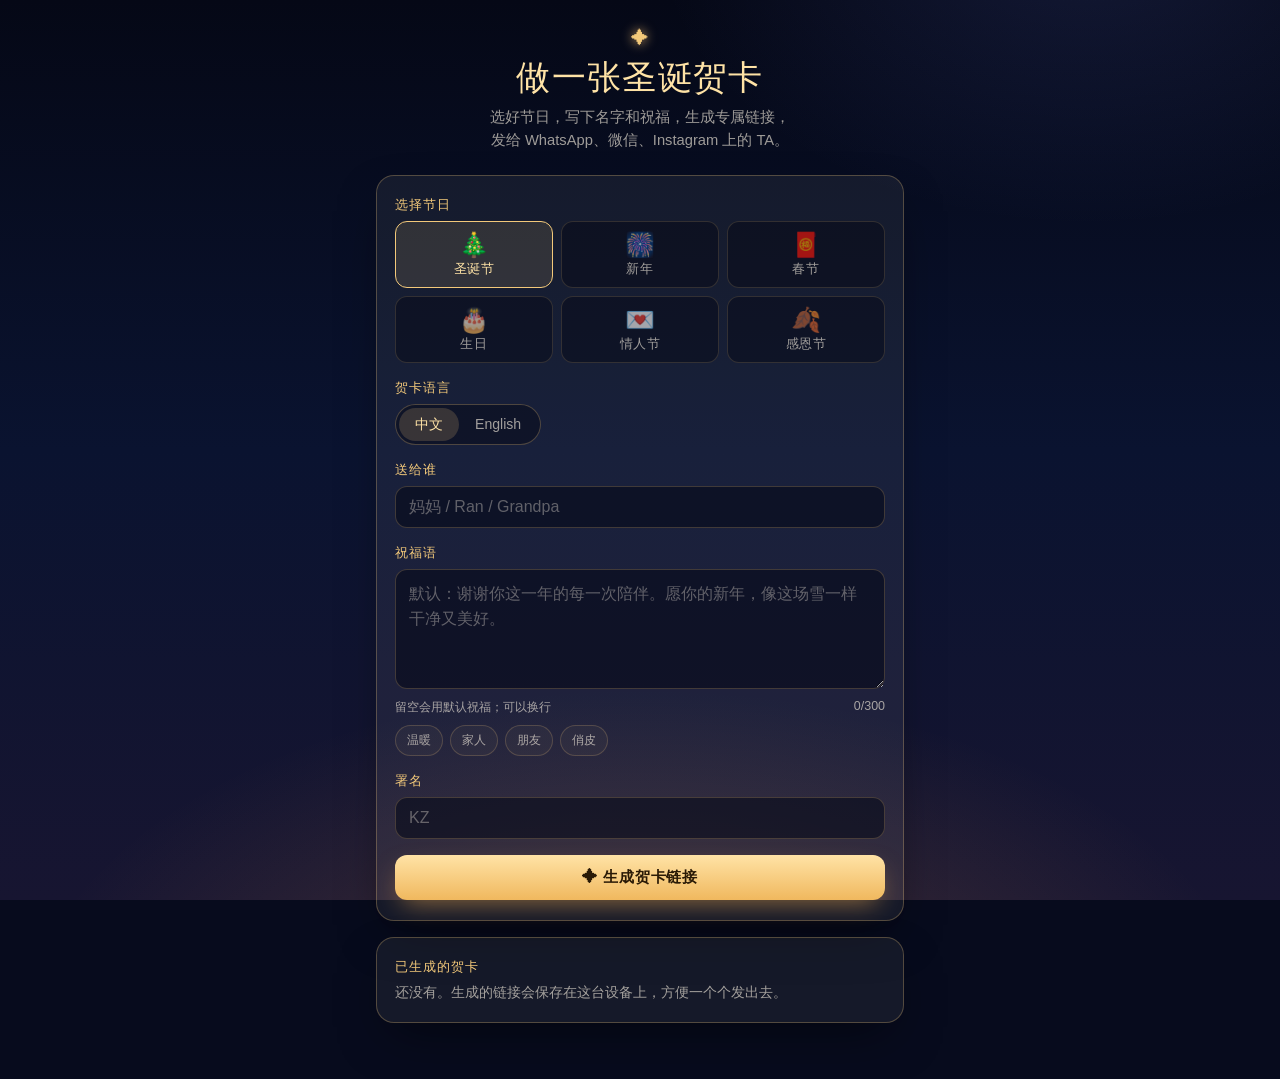
==== cards/index.html @ 2ce870c7 "Cards: multi-holiday themes on a shared card engine - cards/engine.js + card.css: envelope, falling " ====
<!DOCTYPE html>
<html lang="zh-CN">
<head>
<meta charset="UTF-8">
<meta name="viewport" content="width=device-width, initial-scale=1, viewport-fit=cover">
<meta name="theme-color" content="#070b1d">
<title>贺卡生成器 · Card Maker</title>
<meta name="description" content="选一个节日，写下名字和祝福，生成一张会动的贺卡链接，发到 WhatsApp、微信、Instagram。">
<meta property="og:type" content="website">
<meta property="og:title" content="✦ Make a little animated card">
<meta property="og:description" content="Christmas, New Year, Lunar New Year, Birthday, Valentine’s Day, Thanksgiving">
<meta property="og:image" content="https://katherinecheung.github.io/KatherineZhang.github.io/cards/christmas/og.jpg">
<style>
  :root{
    --gold:#f3c97a; --gold-soft:#ffe3a6; --cream:#fbf3e4; --muted:rgba(251,243,228,.62);
    --night:#070b1d; --panel:rgba(255,246,230,.06); --line:rgba(243,201,122,.28);
    --serif:'Iowan Old Style','Palatino Linotype',Palatino,Georgia,'Songti SC','STSong','Noto Serif SC',serif;
    --sans:-apple-system,BlinkMacSystemFont,'Segoe UI','PingFang SC','Hiragino Sans GB','Microsoft YaHei',sans-serif;
  }
  *,*::before,*::after{box-sizing:border-box}
  html,body{margin:0}
  body{
    min-height:100vh;min-height:100dvh;color:var(--cream);font-family:var(--sans);
    background-color:var(--night);
    background-image:
      radial-gradient(1000px 560px at 50% 115%, rgba(255,166,84,.20), transparent 62%),
      radial-gradient(700px 480px at 85% -8%, rgba(110,132,255,.14), transparent 62%),
      linear-gradient(180deg,#050816 0%,#0a1330 50%,#171531 100%);
    background-attachment:fixed;
    -webkit-font-smoothing:antialiased;
  }
  main{max-width:560px;margin:0 auto;padding:max(28px,env(safe-area-inset-top)) 16px max(40px,env(safe-area-inset-bottom))}
  header{text-align:center;margin-bottom:22px}
  header .star{color:var(--gold);font-size:1.1rem;text-shadow:0 0 12px rgba(255,200,120,.8)}
  h1{margin:.2em 0 .15em;font-family:var(--serif);font-weight:500;font-size:clamp(1.6rem,6vw,2.1rem);color:var(--gold-soft);letter-spacing:.04em}
  header p{margin:0;color:var(--muted);font-size:.92rem;line-height:1.6}

  .panel{
    background:var(--panel);border:1px solid var(--line);border-radius:18px;
    padding:20px 18px;margin-bottom:16px;
    box-shadow:0 20px 50px -16px rgba(0,0,0,.55);
  }
  label,.label{display:block;font-size:.82rem;letter-spacing:.08em;color:var(--gold);margin:0 0 7px}
  .field{margin-bottom:16px}
  .field:last-child{margin-bottom:0}
  .hint{font-size:.78rem;color:var(--muted);margin-top:6px;display:flex;justify-content:space-between;gap:10px}
  input[type=text],textarea{
    width:100%;font:inherit;font-size:16px;color:var(--cream);
    background:rgba(5,8,22,.55);border:1px solid rgba(243,201,122,.22);border-radius:12px;
    padding:11px 13px;outline:none;transition:border-color .2s, box-shadow .2s;
  }
  textarea{min-height:120px;resize:vertical;line-height:1.6}
  input[type=text]:focus,textarea:focus{border-color:rgba(243,201,122,.65);box-shadow:0 0 0 3px rgba(243,201,122,.12)}
  ::placeholder{color:rgba(251,243,228,.35)}

  .themes{display:grid;grid-template-columns:repeat(3,1fr);gap:8px}
  .theme{
    appearance:none;font:inherit;cursor:pointer;text-align:center;
    display:flex;flex-direction:column;align-items:center;gap:4px;
    padding:11px 4px 9px;border-radius:12px;
    color:var(--muted);background:rgba(5,8,22,.45);border:1px solid rgba(243,201,122,.16);
    transition:border-color .2s, background .2s, color .2s;
  }
  .theme .em{font-size:1.5rem;line-height:1}
  .theme .nm{font-size:.8rem;letter-spacing:.04em}
  .theme:hover{border-color:rgba(243,201,122,.45)}
  .theme[aria-pressed=true]{color:var(--gold-soft);border-color:var(--gold);background:rgba(243,201,122,.12)}

  .seg{display:inline-flex;border:1px solid var(--line);border-radius:999px;padding:3px;background:rgba(5,8,22,.45)}
  .seg button{
    appearance:none;border:0;background:none;color:var(--muted);font:inherit;font-size:.88rem;
    padding:7px 16px;border-radius:999px;cursor:pointer;
  }
  .seg button[aria-pressed=true]{background:rgba(243,201,122,.18);color:var(--gold-soft)}

  .chips{display:flex;flex-wrap:wrap;gap:7px;margin-top:9px}
  .chip{
    appearance:none;font:inherit;font-size:.78rem;cursor:pointer;
    color:var(--muted);background:rgba(255,220,160,.04);
    border:1px solid rgba(243,201,122,.2);border-radius:999px;padding:6px 11px;
  }
  .chip:hover{color:var(--gold-soft);border-color:rgba(243,201,122,.5)}

  .btn{
    appearance:none;font:inherit;font-size:.95rem;cursor:pointer;
    display:inline-flex;align-items:center;justify-content:center;gap:8px;
    padding:12px 16px;border-radius:12px;border:1px solid var(--line);
    color:var(--gold-soft);background:rgba(255,220,160,.06);text-decoration:none;
    transition:background .2s,border-color .2s;
  }
  .btn:hover{background:rgba(255,220,160,.12);border-color:rgba(243,201,122,.55)}
  .btn.primary{
    width:100%;font-weight:600;letter-spacing:.06em;color:#2a1a06;border:0;
    background:linear-gradient(180deg,#ffe3a6,#f0b85e);box-shadow:0 10px 26px -8px rgba(255,180,80,.55);
  }
  .btn.primary:hover{filter:brightness(1.05)}
  .btn.wa{color:#d9ffe6;border-color:rgba(80,220,130,.4);background:rgba(37,211,102,.12)}
  .btn.wa:hover{background:rgba(37,211,102,.2)}
  .row{display:grid;grid-template-columns:1fr 1fr;gap:10px;margin-top:12px}
  .row .btn{width:100%}
  .btn.wide{width:100%;margin-top:10px}

  #result[hidden]{display:none}
  .link{
    font-size:.8rem;line-height:1.5;color:var(--muted);word-break:break-all;
    background:rgba(5,8,22,.55);border:1px dashed rgba(243,201,122,.25);border-radius:10px;padding:10px 12px;
    max-height:5.2em;overflow:auto;
  }
  .note{font-size:.78rem;color:var(--muted);line-height:1.6;margin:12px 0 0}

  .sent-head{display:flex;justify-content:space-between;align-items:center;margin-bottom:8px}
  .sent-head button{appearance:none;background:none;border:0;color:var(--muted);font:inherit;font-size:.78rem;cursor:pointer;text-decoration:underline}
  ul.sent{list-style:none;margin:0;padding:0}
  ul.sent li{display:flex;align-items:center;gap:10px;padding:9px 0;border-top:1px solid rgba(243,201,122,.12)}
  ul.sent li:first-child{border-top:0}
  ul.sent .who{flex:1;min-width:0;overflow:hidden;text-overflow:ellipsis;white-space:nowrap;font-size:.92rem}
  ul.sent .who small{color:var(--muted);margin-left:6px}
  ul.sent .btn{padding:6px 11px;font-size:.78rem;border-radius:9px}
  .empty{color:var(--muted);font-size:.85rem;margin:0}

  .toast{
    position:fixed;left:50%;bottom:max(22px,env(safe-area-inset-bottom));transform:translate(-50%,20px);
    background:rgba(20,22,46,.92);border:1px solid var(--line);color:var(--gold-soft);
    padding:10px 18px;border-radius:999px;font-size:.88rem;opacity:0;pointer-events:none;
    transition:opacity .3s, transform .3s;
  }
  .toast.show{opacity:1;transform:translate(-50%,0)}
</style>
</head>
<body>
<main>
  <header>
    <div class="star">✦</div>
    <h1 data-i18n="h1"></h1>
    <p data-i18n="sub"></p>
  </header>

  <section class="panel">
    <div class="field">
      <span class="label" data-i18n="themeLabel"></span>
      <div class="themes" id="themes" role="group"></div>
    </div>
    <div class="field">
      <span class="label" data-i18n="langLabel"></span>
      <div class="seg" role="group" aria-label="Language">
        <button type="button" data-lang="zh" aria-pressed="true">中文</button>
        <button type="button" data-lang="en" aria-pressed="false">English</button>
      </div>
    </div>
    <div class="field">
      <label for="to" data-i18n="toLabel"></label>
      <input id="to" type="text" maxlength="24" autocomplete="off" placeholder="妈妈 / Ran / Grandpa">
    </div>
    <div class="field">
      <label for="msg" data-i18n="msgLabel"></label>
      <textarea id="msg" maxlength="300"></textarea>
      <div class="hint"><span data-i18n="msgHint"></span><span id="count">0/300</span></div>
      <div class="chips" id="chips"></div>
    </div>
    <div class="field">
      <label for="from" data-i18n="fromLabel"></label>
      <input id="from" type="text" maxlength="24" autocomplete="off" placeholder="KZ">
    </div>
    <button id="make" class="btn primary" type="button" data-i18n="make"></button>
  </section>

  <section class="panel" id="result" hidden>
    <span class="label" data-i18n="ready"></span>
    <div class="link" id="link"></div>
    <div class="row">
      <a class="btn" id="preview" target="_blank" rel="noopener" data-i18n="preview"></a>
      <button class="btn" id="copy" type="button" data-i18n="copy"></button>
      <a class="btn wa" id="wa" target="_blank" rel="noopener" data-i18n="wa"></a>
      <button class="btn" id="share" type="button" data-i18n="share"></button>
    </div>
    <a class="btn wide" id="rec" target="_blank" rel="noopener" data-i18n="rec"></a>
    <p class="note" data-i18n="note"></p>
  </section>

  <section class="panel">
    <div class="sent-head">
      <span class="label" style="margin:0" data-i18n="made"></span>
      <button type="button" id="clear" data-i18n="clear"></button>
    </div>
    <ul class="sent" id="sent"></ul>
    <p class="empty" id="empty" data-i18n="empty"></p>
  </section>
</main>
<div class="toast" id="toast" role="status" aria-live="polite"></div>

<script src="themes/christmas.js"></script>
<script src="themes/newyear.js"></script>
<script src="themes/cny.js"></script>
<script src="themes/birthday.js"></script>
<script src="themes/valentine.js"></script>
<script src="themes/thanksgiving.js"></script>
<script>
(() => {
'use strict';
const $ = s => document.querySelector(s);
const THEMES = window.CardThemes;
const ORDER = ['christmas', 'newyear', 'cny', 'birthday', 'valentine', 'thanksgiving'].filter(id => THEMES[id]);
const store = {
  get(k, d) { try { const v = localStorage.getItem(k); return v == null ? d : JSON.parse(v); } catch { return d; } },
  set(k, v) { try { localStorage.setItem(k, JSON.stringify(v)); } catch {} }
};

const UI = {
  zh: {
    h1: th => `做一张${th.cardName.zh}`,
    sub: '选好节日，写下名字和祝福，生成专属链接，<br>发给 WhatsApp、微信、Instagram 上的 TA。',
    themeLabel: '选择节日', langLabel: '贺卡语言', toLabel: '送给谁', msgLabel: '祝福语', fromLabel: '署名',
    msgHint: '留空会用默认祝福；可以换行', make: '✦ 生成贺卡链接', ready: '贺卡已就绪',
    preview: '👀 预览', copy: '🔗 复制链接', wa: '💬 WhatsApp', share: '📤 更多分享', rec: '🎬 录屏版（做视频用）',
    note: '微信：复制链接后粘贴到聊天里。Instagram：在私信里粘贴链接。<br>想发视频：打开「录屏版」，用手机录屏（记得关掉静音模式）。想发图片：贺卡打开后点「保存图片」。<br>祝福语就写在链接里，拿到链接的人都能看到。',
    made: '已生成的贺卡', clear: '清空', empty: '还没有。生成的链接会保存在这台设备上，方便一个个发出去。',
    copied: '链接已复制 ✦', copyFail: '复制失败，请长按上面的链接手动复制', noShare: '这个浏览器不支持系统分享，请复制链接',
    anyone: '（未写名字）', def: '默认：',
    shareText: (th, to, url) => `${th.emoji} ${to ? to + '，' : ''}给你准备了一张${th.cardName.zh}，点开看看 ✨\n${url}`
  },
  en: {
    h1: th => `Make a ${th.cardName.en}`,
    sub: 'Pick an occasion, add a name and a few words, get a personal link,<br>and send it on WhatsApp, WeChat or Instagram.',
    themeLabel: 'Occasion', langLabel: 'Card language', toLabel: 'To', msgLabel: 'Message', fromLabel: 'From',
    msgHint: 'Leave empty for the default message; line breaks are kept', make: '✦ Create card link', ready: 'Your card is ready',
    preview: '👀 Preview', copy: '🔗 Copy link', wa: '💬 WhatsApp', share: '📤 Share…', rec: '🎬 Recording version (for video)',
    note: 'WeChat: copy the link and paste it in the chat. Instagram: paste the link in a DM.<br>For a video: open the recording version and screen-record it (turn silent mode off). For a picture: open the card and tap “Save image”.<br>The message lives in the link, so anyone with the link can read it.',
    made: 'Cards you made', clear: 'Clear', empty: 'None yet. Links you make are kept on this device so you can send them one by one.',
    copied: 'Link copied ✦', copyFail: 'Copy failed — long-press the link above to copy it', noShare: 'Sharing isn’t supported here — copy the link instead',
    anyone: '(no name)', def: 'Default: ',
    shareText: (th, to, url) => `${th.emoji} ${to ? to + ', ' : ''}I made you a little ${th.cardName.en} ✨ Open it here:\n${url}`
  }
};

const qTheme = new URLSearchParams(location.search).get('theme');
let theme = THEMES[qTheme] ? qTheme : (THEMES[store.get('cards.theme')] ? store.get('cards.theme') : 'christmas');
let lang = store.get('cards.lang', store.get('xmas.lang', 'zh'));
if (lang !== 'en') lang = 'zh';
let current = null;   // { to, url, theme, lang }

// links made with the old Christmas-only maker (xmas/create.html) carry over
if (!store.get('cards.sent', null) && store.get('xmas.sent', null)) {
  store.set('cards.sent', store.get('xmas.sent', []).map(x => ({ ...x, theme: 'christmas', lang: x.lang === 'en' ? 'en' : 'zh' })));
}
const toEl = $('#to'), msgEl = $('#msg'), fromEl = $('#from');
fromEl.value = store.get('cards.from', store.get('xmas.from', ''));

// theme buttons
const themeBox = $('#themes');
ORDER.forEach(id => {
  const th = THEMES[id];
  const b = document.createElement('button');
  b.type = 'button'; b.className = 'theme'; b.dataset.theme = id;
  const em = document.createElement('span'); em.className = 'em'; em.textContent = th.emoji;
  const nm = document.createElement('span'); nm.className = 'nm';
  b.append(em, nm);
  b.addEventListener('click', () => { theme = id; store.set('cards.theme', id); apply(); });
  themeBox.appendChild(b);
});

function apply() {
  const t = UI[lang], th = THEMES[theme];
  document.documentElement.lang = lang === 'zh' ? 'zh-CN' : 'en';
  document.querySelectorAll('[data-i18n]').forEach(el => {
    const v = t[el.dataset.i18n];
    if (typeof v === 'string') el.innerHTML = v;   // only static strings defined above
  });
  $('h1').textContent = t.h1(th);
  document.querySelectorAll('.seg button').forEach(b => b.setAttribute('aria-pressed', String(b.dataset.lang === lang)));
  document.querySelectorAll('.theme').forEach(b => {
    b.setAttribute('aria-pressed', String(b.dataset.theme === theme));
    b.querySelector('.nm').textContent = THEMES[b.dataset.theme].name[lang];
  });
  const acc = (th.vars && th.vars.accent) || '#f3c97a';
  document.documentElement.style.setProperty('--gold', acc);
  msgEl.placeholder = t.def + th.message[lang];
  const chips = $('#chips');
  chips.textContent = '';
  th.presets[lang].forEach(([name, text]) => {
    const b = document.createElement('button');
    b.type = 'button'; b.className = 'chip'; b.textContent = name;
    b.addEventListener('click', () => { msgEl.value = text; count(); msgEl.focus(); });
    chips.appendChild(b);
  });
  renderSent();
}

function count() { $('#count').textContent = `${msgEl.value.length}/300`; }
msgEl.addEventListener('input', count);
document.querySelectorAll('.seg button').forEach(b => b.addEventListener('click', () => {
  lang = b.dataset.lang; store.set('cards.lang', lang); apply();
}));

function buildUrl() {
  const u = new URL(`./${theme}/`, location.href);
  const p = new URLSearchParams();
  const to = toEl.value.trim(), msg = msgEl.value.trim(), from = fromEl.value.trim();
  if (to) p.set('to', to);
  if (from) p.set('from', from);
  if (msg) p.set('msg', msg);
  p.set('lang', lang);
  u.search = p.toString();
  return { to, url: u.toString(), theme, lang };
}

let toastTimer = 0;
function toast(text) {
  const el = $('#toast');
  el.textContent = text; el.classList.add('show');
  clearTimeout(toastTimer); toastTimer = setTimeout(() => el.classList.remove('show'), 2200);
}
async function copy(text) {
  try { await navigator.clipboard.writeText(text); toast(UI[lang].copied); }
  catch {
    const ta = document.createElement('textarea');
    ta.value = text; ta.setAttribute('readonly', ''); ta.style.position = 'fixed'; ta.style.opacity = '0';
    document.body.appendChild(ta); ta.select();
    let ok = false; try { ok = document.execCommand('copy'); } catch {}
    ta.remove();
    toast(ok ? UI[lang].copied : UI[lang].copyFail);
  }
}
const waLink = c => 'https://wa.me/?text=' + encodeURIComponent(UI[c.lang].shareText(THEMES[c.theme], c.to, c.url));

function show(card) {
  current = card;
  $('#result').hidden = false;
  $('#link').textContent = card.url;
  $('#preview').href = card.url;
  $('#wa').href = waLink(card);
  const rec = new URL(card.url); rec.searchParams.set('rec', '1');
  $('#rec').href = rec.toString();
  $('#result').scrollIntoView({ behavior: 'smooth', block: 'nearest' });
}

$('#make').addEventListener('click', () => {
  store.set('cards.from', fromEl.value.trim());
  const card = buildUrl();
  show(card);
  const list = store.get('cards.sent', []).filter(x => x.url !== card.url);
  list.unshift({ ...card, at: Date.now() });
  store.set('cards.sent', list.slice(0, 60));
  renderSent();
});
$('#copy').addEventListener('click', () => current && copy(current.url));
$('#share').addEventListener('click', async () => {
  if (!current) return;
  if (!navigator.share) { toast(UI[lang].noShare); return; }
  try { await navigator.share({ title: THEMES[current.theme].emoji, text: UI[current.lang].shareText(THEMES[current.theme], current.to, '').trim(), url: current.url }); } catch {}
});

function renderSent() {
  const list = store.get('cards.sent', []);
  const ul = $('#sent');
  ul.textContent = '';
  $('#empty').hidden = list.length > 0;
  $('#clear').hidden = list.length === 0;
  list.forEach(item => {
    if (!THEMES[item.theme]) return;
    const li = document.createElement('li');
    const who = document.createElement('span'); who.className = 'who';
    who.textContent = `${THEMES[item.theme].emoji} ${item.to || UI[lang].anyone}`;
    const tag = document.createElement('small'); tag.textContent = item.lang === 'en' ? 'EN' : '中文';
    who.appendChild(tag);
    const open = document.createElement('a'); open.className = 'btn'; open.href = item.url; open.target = '_blank'; open.rel = 'noopener'; open.textContent = '👀';
    const cp = document.createElement('button'); cp.type = 'button'; cp.className = 'btn'; cp.textContent = '🔗';
    cp.addEventListener('click', () => copy(item.url));
    const wa = document.createElement('a'); wa.className = 'btn wa'; wa.target = '_blank'; wa.rel = 'noopener'; wa.textContent = '💬';
    wa.href = waLink(item);
    li.append(who, open, cp, wa);
    ul.appendChild(li);
  });
}
$('#clear').addEventListener('click', () => { store.set('cards.sent', []); renderSent(); });

apply();
count();
})();
</script>
</body>
</html>
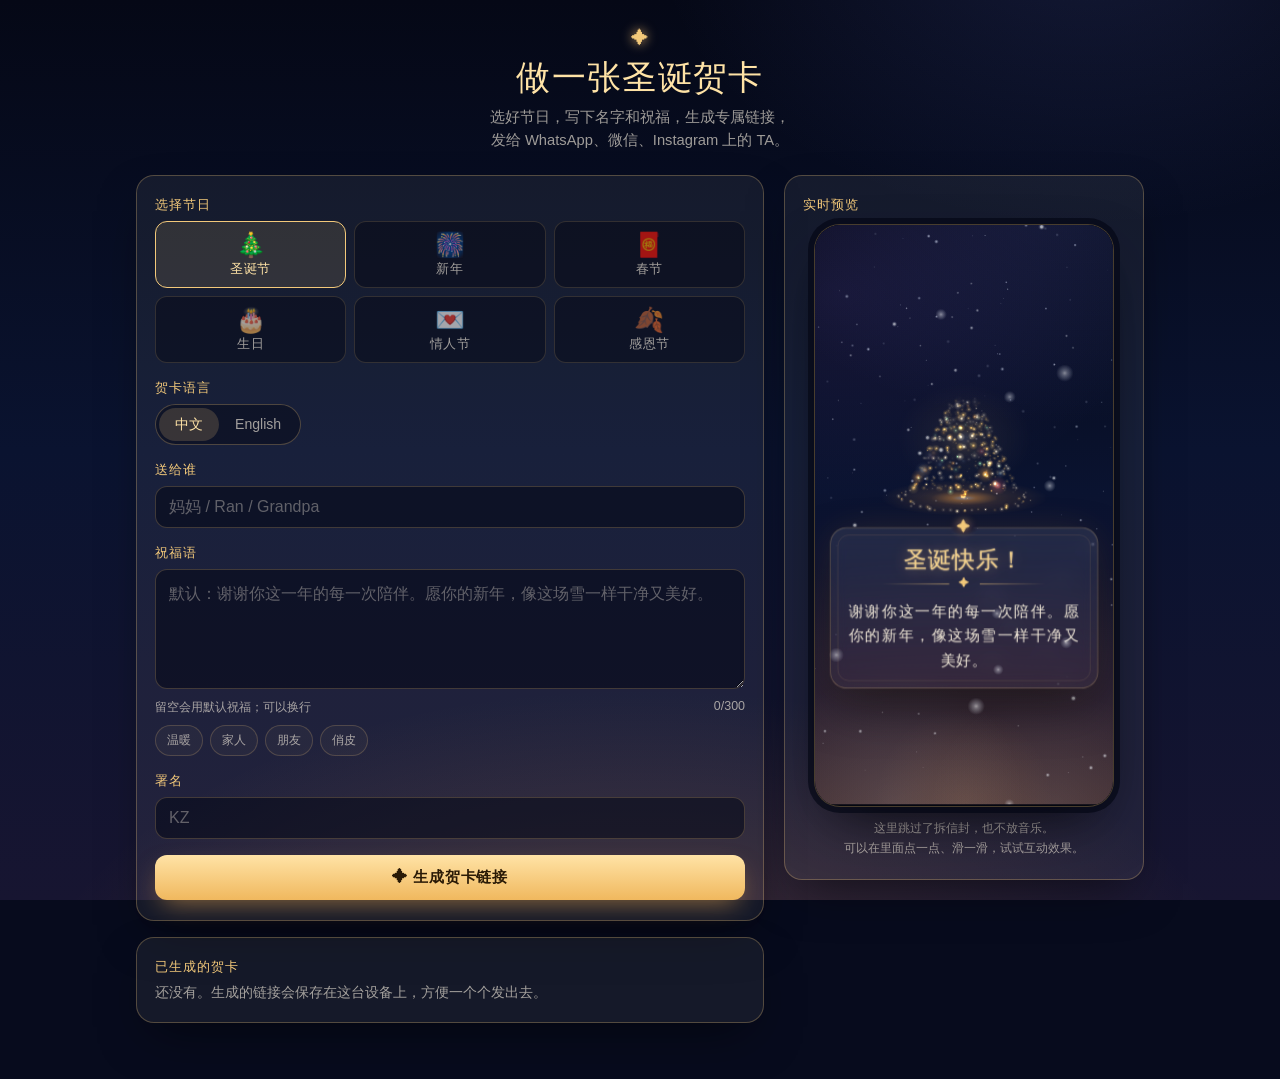
==== commit a40b9a03: "Card maker: live preview of the card while typing - engine: ?preview=1 skips the envelope and music," ====
--- a/cards/index.html
+++ b/cards/index.html
@@ -30,6 +30,27 @@
     -webkit-font-smoothing:antialiased;
   }
   main{max-width:560px;margin:0 auto;padding:max(28px,env(safe-area-inset-top)) 16px max(40px,env(safe-area-inset-bottom))}
+  .layout{display:grid;grid-template-columns:minmax(0,1fr);gap:0 20px}
+
+  /* live preview: the real card page in a phone-sized frame, scaled to fit */
+  .pv-head{display:flex;justify-content:space-between;align-items:center;margin-bottom:10px}
+  .pv-head button{appearance:none;background:none;border:0;color:var(--muted);font:inherit;font-size:.78rem;cursor:pointer;text-decoration:underline}
+  .phone{
+    position:relative;width:100%;max-width:300px;margin:0 auto;aspect-ratio:360/700;
+    border-radius:26px;overflow:hidden;background:#05070f;
+    border:1px solid var(--line);box-shadow:0 0 0 6px rgba(5,8,22,.7),0 24px 60px -18px rgba(0,0,0,.8);
+  }
+  .phone iframe{position:absolute;left:0;top:0;width:360px;height:700px;border:0;transform-origin:0 0;transform:scale(var(--k,1))}
+  .phone.collapsed{display:none}
+  .pv-panel .note{text-align:center}
+  @media (min-width:960px){
+    main{max-width:1040px}
+    .layout{grid-template-columns:minmax(0,1fr) 360px;align-items:start}
+    .layout > .panel{grid-column:1}
+    .layout > .pv-panel{grid-column:2;grid-row:1 / span 3;position:sticky;top:20px}
+    .phone.collapsed{display:block}
+    .pv-head button{display:none}
+  }
   header{text-align:center;margin-bottom:22px}
   header .star{color:var(--gold);font-size:1.1rem;text-shadow:0 0 12px rgba(255,200,120,.8)}
   h1{margin:.2em 0 .15em;font-family:var(--serif);font-weight:500;font-size:clamp(1.6rem,6vw,2.1rem);color:var(--gold-soft);letter-spacing:.04em}
@@ -135,6 +156,7 @@
     <p data-i18n="sub"></p>
   </header>
 
+  <div class="layout">
   <section class="panel">
     <div class="field">
       <span class="label" data-i18n="themeLabel"></span>
@@ -162,6 +184,15 @@
       <input id="from" type="text" maxlength="24" autocomplete="off" placeholder="KZ">
     </div>
     <button id="make" class="btn primary" type="button" data-i18n="make"></button>
+  </section>
+
+  <section class="panel pv-panel">
+    <div class="pv-head">
+      <span class="label" style="margin:0" data-i18n="pvLabel"></span>
+      <button type="button" id="pvToggle"></button>
+    </div>
+    <div class="phone" id="phone"><iframe id="pv" title="Card preview"></iframe></div>
+    <p class="note" data-i18n="pvNote"></p>
   </section>
 
   <section class="panel" id="result" hidden>
@@ -185,6 +216,7 @@
     <ul class="sent" id="sent"></ul>
     <p class="empty" id="empty" data-i18n="empty"></p>
   </section>
+  </div>
 </main>
 <div class="toast" id="toast" role="status" aria-live="polite"></div>
 
@@ -216,6 +248,8 @@
     made: '已生成的贺卡', clear: '清空', empty: '还没有。生成的链接会保存在这台设备上，方便一个个发出去。',
     copied: '链接已复制 ✦', copyFail: '复制失败，请长按上面的链接手动复制', noShare: '这个浏览器不支持系统分享，请复制链接',
     anyone: '（未写名字）', def: '默认：',
+    pvLabel: '实时预览', pvHide: '收起', pvShow: '展开',
+    pvNote: '这里跳过了拆信封，也不放音乐。<br>可以在里面点一点、滑一滑，试试互动效果。',
     shareText: (th, to, url) => `${th.emoji} ${to ? to + '，' : ''}给你准备了一张${th.cardName.zh}，点开看看 ✨\n${url}`
   },
   en: {
@@ -228,6 +262,8 @@
     made: 'Cards you made', clear: 'Clear', empty: 'None yet. Links you make are kept on this device so you can send them one by one.',
     copied: 'Link copied ✦', copyFail: 'Copy failed — long-press the link above to copy it', noShare: 'Sharing isn’t supported here — copy the link instead',
     anyone: '(no name)', def: 'Default: ',
+    pvLabel: 'Live preview', pvHide: 'Hide', pvShow: 'Show',
+    pvNote: 'The envelope and music are skipped here.<br>Tap or swipe inside to try the effects.',
     shareText: (th, to, url) => `${th.emoji} ${to ? to + ', ' : ''}I made you a little ${th.cardName.en} ✨ Open it here:\n${url}`
   }
 };
@@ -279,11 +315,43 @@
   th.presets[lang].forEach(([name, text]) => {
     const b = document.createElement('button');
     b.type = 'button'; b.className = 'chip'; b.textContent = name;
-    b.addEventListener('click', () => { msgEl.value = text; count(); msgEl.focus(); });
+    b.addEventListener('click', () => { msgEl.value = text; count(); refreshPreview(); msgEl.focus(); });
     chips.appendChild(b);
   });
   renderSent();
-}
+  $('#pvToggle').textContent = pvCollapsed ? t.pvShow : t.pvHide;
+  refreshPreview();
+}
+
+/* ---------- live preview ---------- */
+const pv = $('#pv'), phone = $('#phone');
+let pvKey = '', pvTimer = 0, pvCollapsed = store.get('cards.pvCollapsed', false);
+phone.classList.toggle('collapsed', pvCollapsed);
+const fit = () => phone.style.setProperty('--k', phone.clientWidth / 360);
+if ('ResizeObserver' in window) new ResizeObserver(fit).observe(phone); else addEventListener('resize', fit);
+function refreshPreview() {
+  const key = theme + '|' + lang;
+  if (key !== pvKey) {                 // occasion or language changed: load that card
+    pvKey = key;
+    const u = new URL(`./${theme}/`, location.href);
+    const p = new URLSearchParams({ lang, preview: '1' });
+    const to = toEl.value.trim(), from = fromEl.value.trim(), msg = msgEl.value.trim();
+    if (to) p.set('to', to);
+    if (from) p.set('from', from);
+    if (msg) p.set('msg', msg);
+    u.search = p.toString();
+    pv.src = u.toString();
+  } else {                             // only the words changed: update the text in place
+    try { pv.contentWindow.postMessage({ type: 'card-preview', to: toEl.value, from: fromEl.value, msg: msgEl.value }, location.origin); } catch (e) {}
+  }
+}
+[toEl, msgEl, fromEl].forEach(el => el.addEventListener('input', () => { clearTimeout(pvTimer); pvTimer = setTimeout(refreshPreview, 250); }));
+$('#pvToggle').addEventListener('click', () => {
+  pvCollapsed = !pvCollapsed; store.set('cards.pvCollapsed', pvCollapsed);
+  phone.classList.toggle('collapsed', pvCollapsed);
+  $('#pvToggle').textContent = pvCollapsed ? UI[lang].pvShow : UI[lang].pvHide;
+  fit();
+});
 
 function count() { $('#count').textContent = `${msgEl.value.length}/300`; }
 msgEl.addEventListener('input', count);
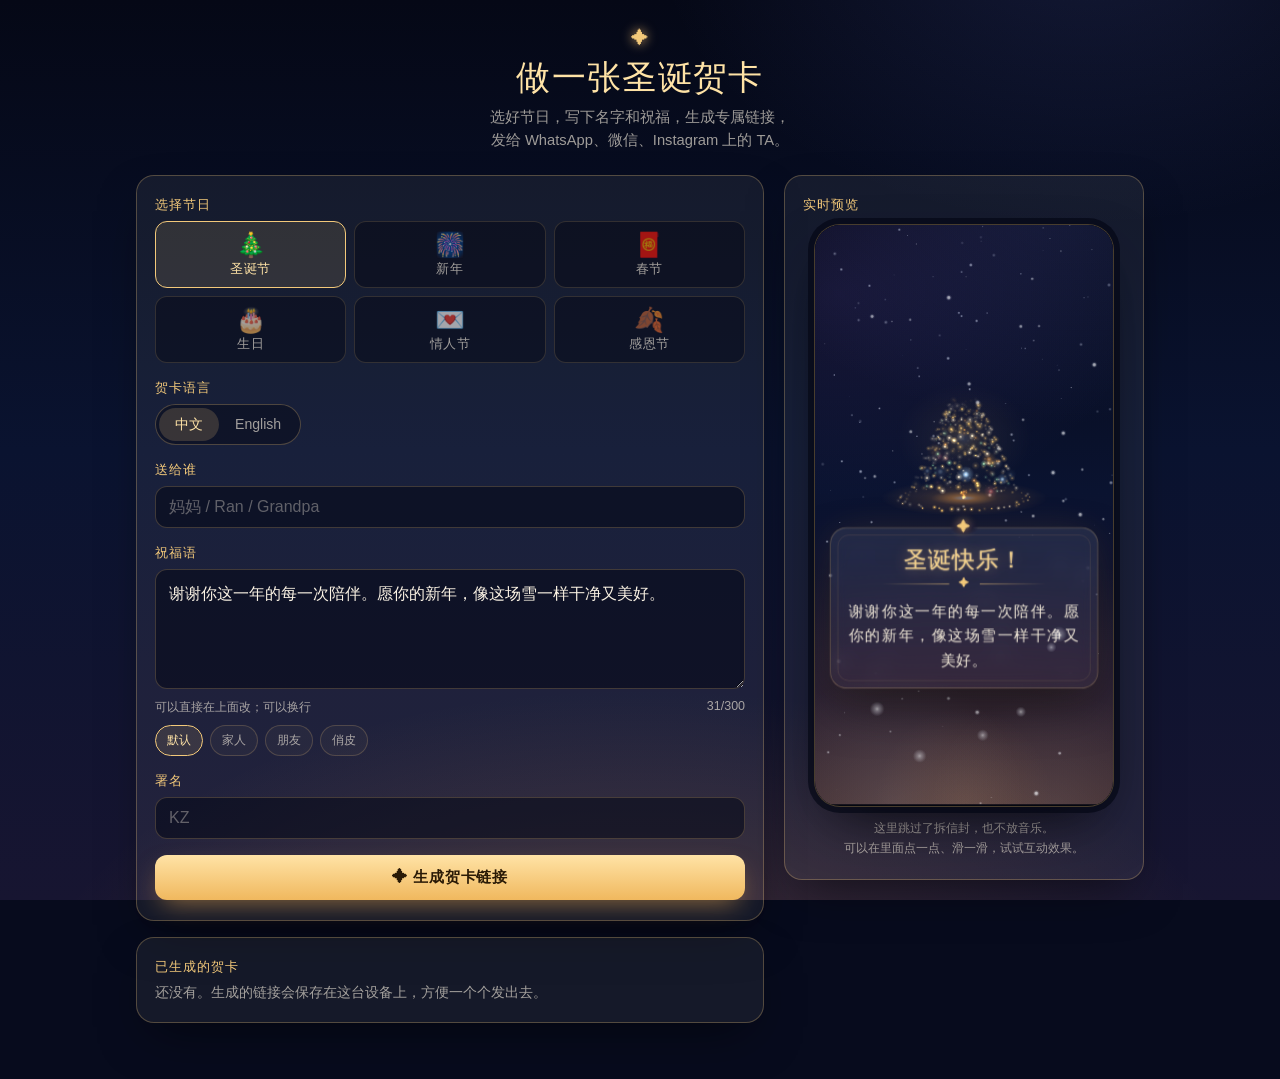
==== commit 5b27e7ff: "Card maker: start with the default message, label it, keep links short - message field is prefilled " ====
--- a/cards/index.html
+++ b/cards/index.html
@@ -101,6 +101,7 @@
     border:1px solid rgba(243,201,122,.2);border-radius:999px;padding:6px 11px;
   }
   .chip:hover{color:var(--gold-soft);border-color:rgba(243,201,122,.5)}
+  .chip[aria-pressed=true]{color:var(--gold-soft);border-color:var(--gold);background:rgba(243,201,122,.12)}
 
   .btn{
     appearance:none;font:inherit;font-size:.95rem;cursor:pointer;
@@ -242,12 +243,12 @@
     h1: th => `做一张${th.cardName.zh}`,
     sub: '选好节日，写下名字和祝福，生成专属链接，<br>发给 WhatsApp、微信、Instagram 上的 TA。',
     themeLabel: '选择节日', langLabel: '贺卡语言', toLabel: '送给谁', msgLabel: '祝福语', fromLabel: '署名',
-    msgHint: '留空会用默认祝福；可以换行', make: '✦ 生成贺卡链接', ready: '贺卡已就绪',
+    msgHint: '可以直接在上面改；可以换行', make: '✦ 生成贺卡链接', ready: '贺卡已就绪',
     preview: '👀 预览', copy: '🔗 复制链接', wa: '💬 WhatsApp', share: '📤 更多分享', rec: '🎬 录屏版（做视频用）',
     note: '微信：复制链接后粘贴到聊天里。Instagram：在私信里粘贴链接。<br>想发视频：打开「录屏版」，用手机录屏（记得关掉静音模式）。想发图片：贺卡打开后点「保存图片」。<br>祝福语就写在链接里，拿到链接的人都能看到。',
     made: '已生成的贺卡', clear: '清空', empty: '还没有。生成的链接会保存在这台设备上，方便一个个发出去。',
     copied: '链接已复制 ✦', copyFail: '复制失败，请长按上面的链接手动复制', noShare: '这个浏览器不支持系统分享，请复制链接',
-    anyone: '（未写名字）', def: '默认：',
+    anyone: '（未写名字）', defChip: '默认', msgPh: '写下你想说的话…',
     pvLabel: '实时预览', pvHide: '收起', pvShow: '展开',
     pvNote: '这里跳过了拆信封，也不放音乐。<br>可以在里面点一点、滑一滑，试试互动效果。',
     shareText: (th, to, url) => `${th.emoji} ${to ? to + '，' : ''}给你准备了一张${th.cardName.zh}，点开看看 ✨\n${url}`
@@ -256,12 +257,12 @@
     h1: th => `Make a ${th.cardName.en}`,
     sub: 'Pick an occasion, add a name and a few words, get a personal link,<br>and send it on WhatsApp, WeChat or Instagram.',
     themeLabel: 'Occasion', langLabel: 'Card language', toLabel: 'To', msgLabel: 'Message', fromLabel: 'From',
-    msgHint: 'Leave empty for the default message; line breaks are kept', make: '✦ Create card link', ready: 'Your card is ready',
+    msgHint: 'Edit it right here; line breaks are kept', make: '✦ Create card link', ready: 'Your card is ready',
     preview: '👀 Preview', copy: '🔗 Copy link', wa: '💬 WhatsApp', share: '📤 Share…', rec: '🎬 Recording version (for video)',
     note: 'WeChat: copy the link and paste it in the chat. Instagram: paste the link in a DM.<br>For a video: open the recording version and screen-record it (turn silent mode off). For a picture: open the card and tap “Save image”.<br>The message lives in the link, so anyone with the link can read it.',
     made: 'Cards you made', clear: 'Clear', empty: 'None yet. Links you make are kept on this device so you can send them one by one.',
     copied: 'Link copied ✦', copyFail: 'Copy failed — long-press the link above to copy it', noShare: 'Sharing isn’t supported here — copy the link instead',
-    anyone: '(no name)', def: 'Default: ',
+    anyone: '(no name)', defChip: 'Default', msgPh: 'Write your message…',
     pvLabel: 'Live preview', pvHide: 'Hide', pvShow: 'Show',
     pvNote: 'The envelope and music are skipped here.<br>Tap or swipe inside to try the effects.',
     shareText: (th, to, url) => `${th.emoji} ${to ? to + ', ' : ''}I made you a little ${th.cardName.en} ✨ Open it here:\n${url}`
@@ -309,15 +310,21 @@
   });
   const acc = (th.vars && th.vars.accent) || '#f3c97a';
   document.documentElement.style.setProperty('--gold', acc);
-  msgEl.placeholder = t.def + th.message[lang];
+  msgEl.placeholder = t.msgPh;
+  // the field starts with this occasion's default message; text the user wrote is never replaced
+  if (isStock(msgEl.value)) { msgEl.value = th.message[lang]; count(); }
   const chips = $('#chips');
   chips.textContent = '';
-  th.presets[lang].forEach(([name, text]) => {
+  const presets = th.presets[lang].some(([, text]) => text === th.message[lang])
+    ? th.presets[lang] : [[t.defChip, th.message[lang]], ...th.presets[lang]];
+  presets.forEach(([name, text]) => {
     const b = document.createElement('button');
-    b.type = 'button'; b.className = 'chip'; b.textContent = name;
-    b.addEventListener('click', () => { msgEl.value = text; count(); refreshPreview(); msgEl.focus(); });
+    b.type = 'button'; b.className = 'chip'; b.dataset.text = text;
+    b.textContent = text === th.message[lang] ? t.defChip : name;
+    b.addEventListener('click', () => { msgEl.value = text; count(); markChips(); refreshPreview(); msgEl.focus(); });
     chips.appendChild(b);
   });
+  markChips();
   renderSent();
   $('#pvToggle').textContent = pvCollapsed ? t.pvShow : t.pvHide;
   refreshPreview();
@@ -335,7 +342,7 @@
     pvKey = key;
     const u = new URL(`./${theme}/`, location.href);
     const p = new URLSearchParams({ lang, preview: '1' });
-    const to = toEl.value.trim(), from = fromEl.value.trim(), msg = msgEl.value.trim();
+    const to = toEl.value.trim(), from = fromEl.value.trim(), msg = msgParam();
     if (to) p.set('to', to);
     if (from) p.set('from', from);
     if (msg) p.set('msg', msg);
@@ -354,7 +361,15 @@
 });
 
 function count() { $('#count').textContent = `${msgEl.value.length}/300`; }
-msgEl.addEventListener('input', count);
+msgEl.addEventListener('input', () => { count(); markChips(); });
+function markChips() {
+  document.querySelectorAll('#chips .chip').forEach(c => c.setAttribute('aria-pressed', String(c.dataset.text === msgEl.value.trim())));
+}
+// default + preset texts of every occasion and language: switching occasion swaps these, keeps anything custom
+const STOCK = new Set(Object.values(THEMES).flatMap(th => ['zh', 'en'].flatMap(l => [th.message[l], ...th.presets[l].map(p => p[1])])));
+const isStock = v => !v.trim() || STOCK.has(v.trim());
+// the default message isn't put in the link: the card shows it anyway, and the link stays short
+const msgParam = () => { const m = msgEl.value.trim(); return m && m !== THEMES[theme].message[lang] ? m : ''; };
 document.querySelectorAll('.seg button').forEach(b => b.addEventListener('click', () => {
   lang = b.dataset.lang; store.set('cards.lang', lang); apply();
 }));
@@ -362,7 +377,7 @@
 function buildUrl() {
   const u = new URL(`./${theme}/`, location.href);
   const p = new URLSearchParams();
-  const to = toEl.value.trim(), msg = msgEl.value.trim(), from = fromEl.value.trim();
+  const to = toEl.value.trim(), msg = msgParam(), from = fromEl.value.trim();
   if (to) p.set('to', to);
   if (from) p.set('from', from);
   if (msg) p.set('msg', msg);
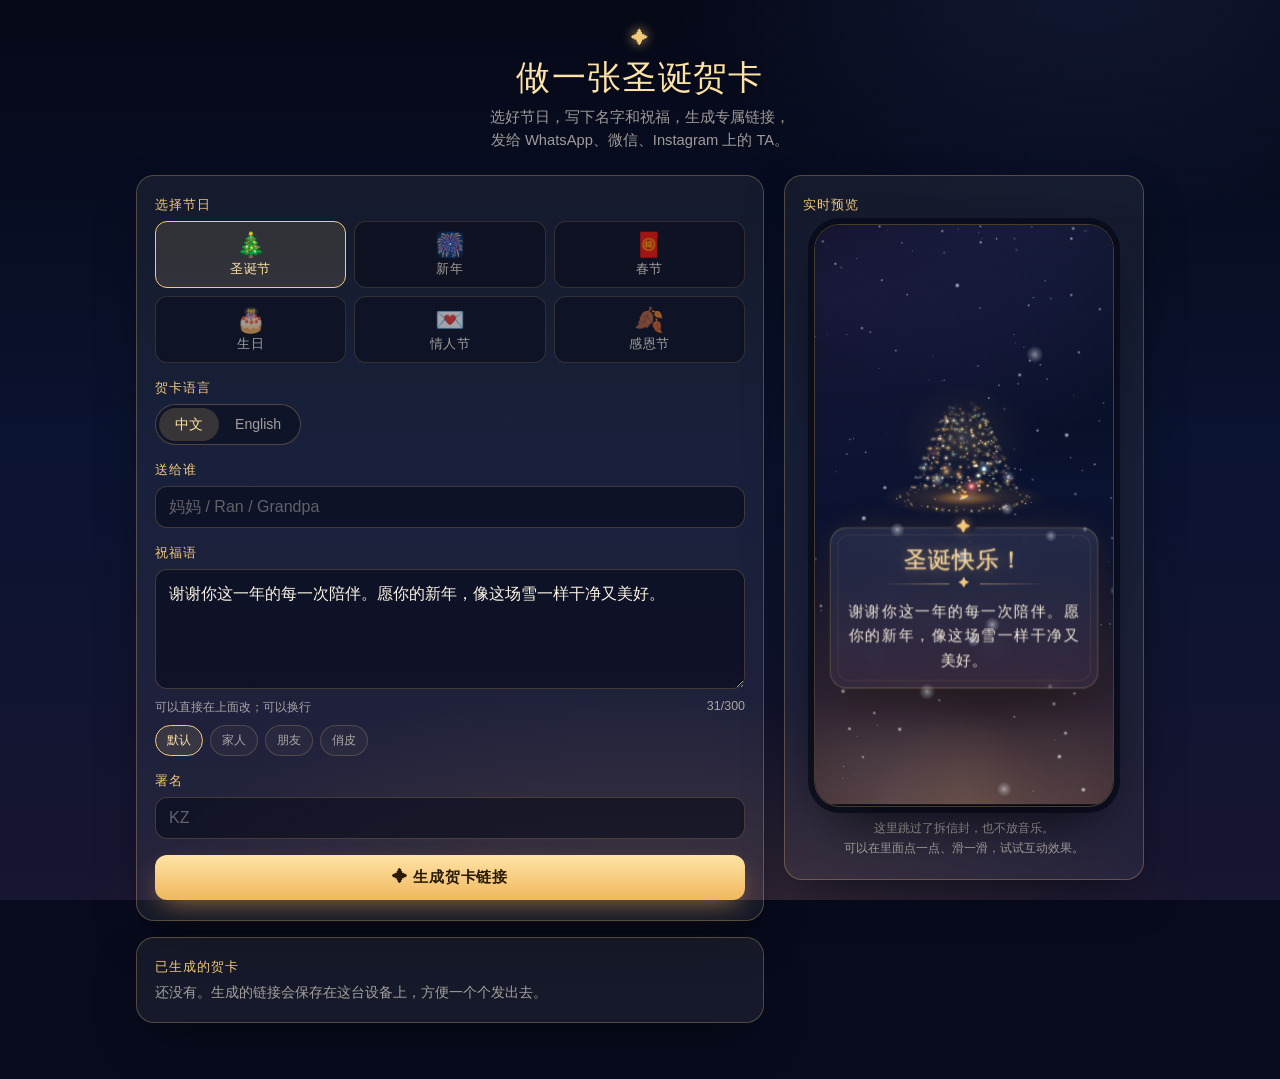
==== commit af5c8f37: "Shorter card links - preset messages are sent as their number (m=3); the default is left out - text " ====
--- a/cards/index.html
+++ b/cards/index.html
@@ -341,11 +341,8 @@
   if (key !== pvKey) {                 // occasion or language changed: load that card
     pvKey = key;
     const u = new URL(`./${theme}/`, location.href);
-    const p = new URLSearchParams({ lang, preview: '1' });
-    const to = toEl.value.trim(), from = fromEl.value.trim(), msg = msgParam();
-    if (to) p.set('to', to);
-    if (from) p.set('from', from);
-    if (msg) p.set('msg', msg);
+    const p = cardParams();
+    p.set('preview', '1');
     u.search = p.toString();
     pv.src = u.toString();
   } else {                             // only the words changed: update the text in place
@@ -368,22 +365,36 @@
 // default + preset texts of every occasion and language: switching occasion swaps these, keeps anything custom
 const STOCK = new Set(Object.values(THEMES).flatMap(th => ['zh', 'en'].flatMap(l => [th.message[l], ...th.presets[l].map(p => p[1])])));
 const isStock = v => !v.trim() || STOCK.has(v.trim());
-// the default message isn't put in the link: the card shows it anyway, and the link stays short
-const msgParam = () => { const m = msgEl.value.trim(); return m && m !== THEMES[theme].message[lang] ? m : ''; };
+/* Short links (read by engine.js):
+   - the default message is left out (the card shows it anyway)
+   - a preset message becomes its number: m=3 (presets are only ever appended, never reordered)
+   - any other text uses the shorter of %-escaping and "." + base64url of its UTF-8 bytes
+     (a Chinese character is 9 characters %-escaped, about 4 in base64url) */
+function pack(v) {
+  const plain = new URLSearchParams({ x: v }).toString().length - 2;
+  const b64 = '.' + btoa(String.fromCharCode(...new TextEncoder().encode(v))).replace(/\+/g, '-').replace(/\//g, '_').replace(/=+$/, '');
+  return v[0] === '.' || b64.length < plain ? b64 : v;
+}
+function cardParams() {
+  const th = THEMES[theme], p = new URLSearchParams();
+  const to = toEl.value.trim(), from = fromEl.value.trim(), msg = msgEl.value.trim();
+  if (to) p.set('t', pack(to));
+  if (from) p.set('f', pack(from));
+  if (msg && msg !== th.message[lang]) {
+    const i = th.presets[lang].findIndex(x => x[1] === msg);
+    if (i >= 0) p.set('m', String(i + 1)); else p.set('s', pack(msg));
+  }
+  p.set('l', lang);
+  return p;
+}
 document.querySelectorAll('.seg button').forEach(b => b.addEventListener('click', () => {
   lang = b.dataset.lang; store.set('cards.lang', lang); apply();
 }));
 
 function buildUrl() {
   const u = new URL(`./${theme}/`, location.href);
-  const p = new URLSearchParams();
-  const to = toEl.value.trim(), msg = msgParam(), from = fromEl.value.trim();
-  if (to) p.set('to', to);
-  if (from) p.set('from', from);
-  if (msg) p.set('msg', msg);
-  p.set('lang', lang);
-  u.search = p.toString();
-  return { to, url: u.toString(), theme, lang };
+  u.search = cardParams().toString();
+  return { to: toEl.value.trim(), url: u.toString(), theme, lang };
 }
 
 let toastTimer = 0;
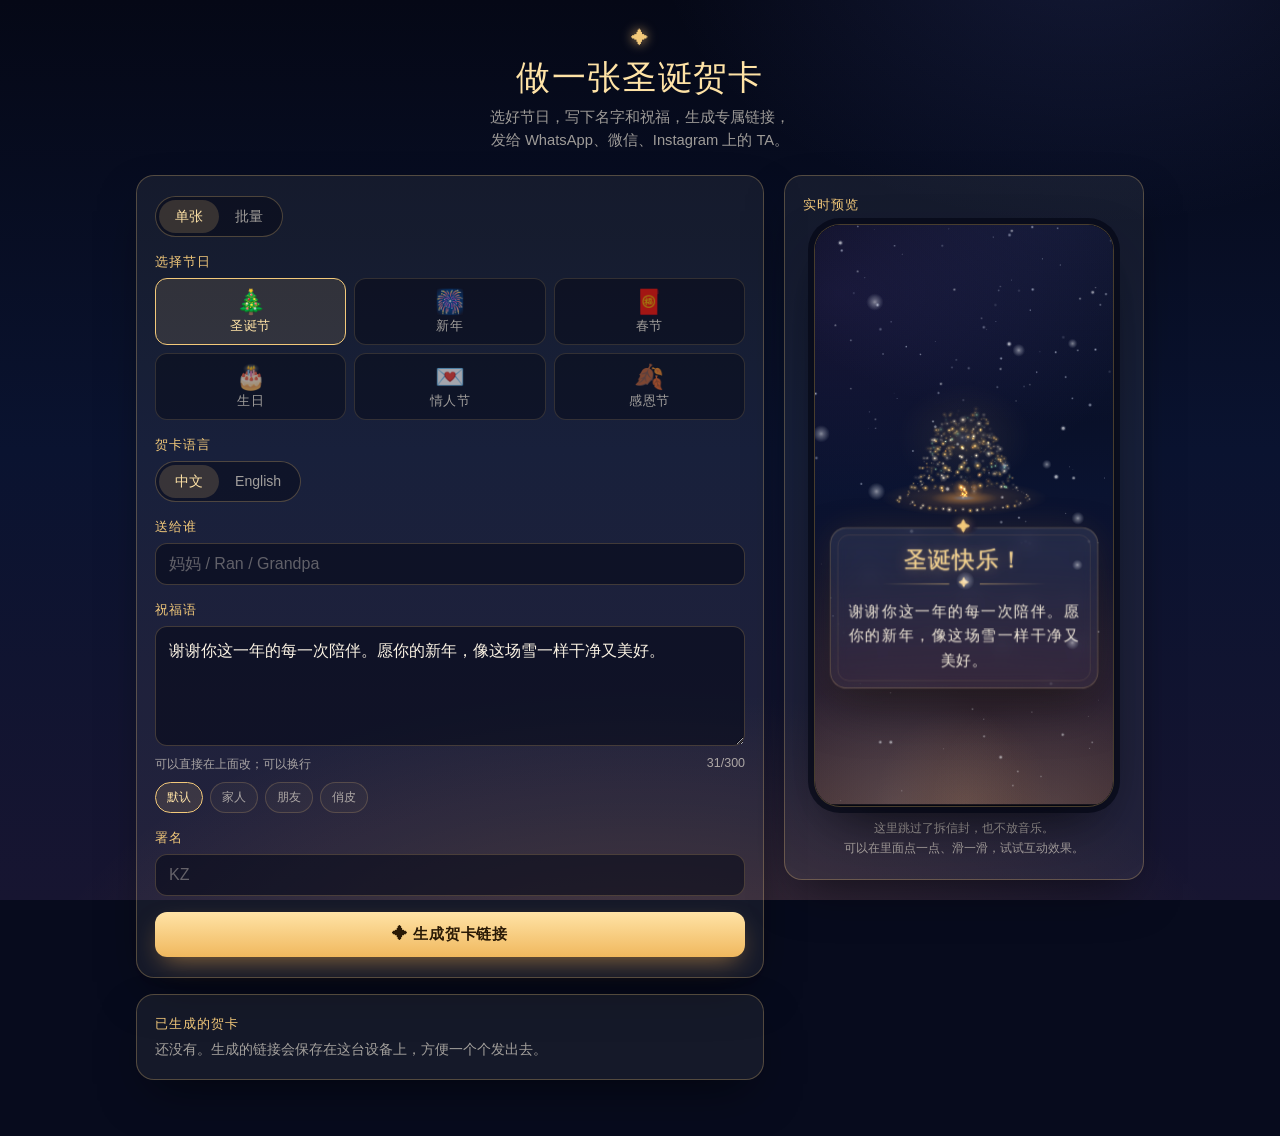
==== commit fd5f0948: "Card maker: batch mode - one card / batch switch; batch takes a list (name | phone | own message) - " ====
--- a/cards/index.html
+++ b/cards/index.html
@@ -47,7 +47,7 @@
     main{max-width:1040px}
     .layout{grid-template-columns:minmax(0,1fr) 360px;align-items:start}
     .layout > .panel{grid-column:1}
-    .layout > .pv-panel{grid-column:2;grid-row:1 / span 3;position:sticky;top:20px}
+    .layout > .pv-panel{grid-column:2;grid-row:1 / span 4;position:sticky;top:20px}
     .phone.collapsed{display:block}
     .pv-head button{display:none}
   }
@@ -139,6 +139,17 @@
   ul.sent .who small{color:var(--muted);margin-left:6px}
   ul.sent .btn{padding:6px 11px;font-size:.78rem;border-radius:9px}
   .empty{color:var(--muted);font-size:.85rem;margin:0}
+
+  /* batch mode */
+  textarea.list{min-height:150px;font-size:15px;line-height:1.7}
+  ul.batch .who{white-space:normal}
+  ul.batch .who small{display:block;margin:2px 0 0}
+  ul.batch li.is-done .who{opacity:.5}
+  .done-btn{
+    appearance:none;flex:none;width:28px;height:28px;padding:0;border-radius:50%;cursor:pointer;
+    font:inherit;font-size:.85rem;color:var(--muted);background:none;border:1px solid var(--line);
+  }
+  .done-btn[aria-pressed=true]{background:rgba(37,211,102,.22);border-color:rgba(80,220,130,.6);color:#d9ffe6}
 
   .toast{
     position:fixed;left:50%;bottom:max(22px,env(safe-area-inset-bottom));transform:translate(-50%,20px);
@@ -160,22 +171,33 @@
   <div class="layout">
   <section class="panel">
     <div class="field">
+      <div class="seg" role="group" id="modeSeg" aria-label="Mode">
+        <button type="button" data-mode="single" aria-pressed="true" data-i18n="modeSingle"></button>
+        <button type="button" data-mode="batch" aria-pressed="false" data-i18n="modeBatch"></button>
+      </div>
+    </div>
+    <div class="field">
       <span class="label" data-i18n="themeLabel"></span>
       <div class="themes" id="themes" role="group"></div>
     </div>
     <div class="field">
       <span class="label" data-i18n="langLabel"></span>
-      <div class="seg" role="group" aria-label="Language">
+      <div class="seg" role="group" id="langSeg" aria-label="Language">
         <button type="button" data-lang="zh" aria-pressed="true">中文</button>
         <button type="button" data-lang="en" aria-pressed="false">English</button>
       </div>
     </div>
-    <div class="field">
+    <div class="field" id="toField">
       <label for="to" data-i18n="toLabel"></label>
       <input id="to" type="text" maxlength="24" autocomplete="off" placeholder="妈妈 / Ran / Grandpa">
     </div>
+    <div class="field" id="listField" hidden>
+      <label for="list" data-i18n="listLabel"></label>
+      <textarea id="list" class="list" spellcheck="false"></textarea>
+      <div class="hint"><span data-i18n="listHint"></span><span id="listCount"></span></div>
+    </div>
     <div class="field">
-      <label for="msg" data-i18n="msgLabel"></label>
+      <label for="msg" id="msgLabel"></label>
       <textarea id="msg" maxlength="300"></textarea>
       <div class="hint"><span data-i18n="msgHint"></span><span id="count">0/300</span></div>
       <div class="chips" id="chips"></div>
@@ -207,6 +229,19 @@
     </div>
     <a class="btn wide" id="rec" target="_blank" rel="noopener" data-i18n="rec"></a>
     <p class="note" data-i18n="note"></p>
+  </section>
+
+  <section class="panel" id="batch" hidden>
+    <div class="sent-head">
+      <span class="label" style="margin:0" id="batchTitle"></span>
+      <button type="button" id="batchClear" data-i18n="clear"></button>
+    </div>
+    <ul class="sent batch" id="batchList"></ul>
+    <div class="row">
+      <button class="btn" id="copyAll" type="button" data-i18n="copyAll"></button>
+      <button class="btn" id="csv" type="button" data-i18n="csv"></button>
+    </div>
+    <p class="note" data-i18n="batchNote"></p>
   </section>
 
   <section class="panel">
@@ -251,6 +286,14 @@
     anyone: '（未写名字）', defChip: '默认', msgPh: '写下你想说的话…',
     pvLabel: '实时预览', pvHide: '收起', pvShow: '展开',
     pvNote: '这里跳过了拆信封，也不放音乐。<br>可以在里面点一点、滑一滑，试试互动效果。',
+    modeSingle: '单张', modeBatch: '批量',
+    listLabel: '名单（一行一位）', listHint: '每行：名字 | 手机号（可选）| 专属祝福（可选）', listCount: n => `${n} 位`,
+    listPh: '妈妈 | 85291234567\n爸爸 | 85298765432 | 爸，圣诞快乐！今年辛苦啦\nRan\nGrandma, +1 415 555 0100',
+    msgLabelBatch: '统一祝福语（没写专属祝福的人用这条）', makeBatch: n => `✦ 批量生成 ${n} 张贺卡`,
+    batchTitle: (th, n, d) => `${th.emoji} 已生成 ${n} 张 · 已发送 ${d}`, batchEmpty: '名单是空的，至少写一个名字',
+    copyAll: '📋 复制全部', csv: '⬇️ 导出表格', customTag: '专属祝福', noPhone: '未填手机号', markSent: '标记为已发送',
+    allCopied: '已复制全部祝福 ✦', csvHead: ['名字', '手机号', '链接', '发送内容'],
+    batchNote: '点 💬 会打开 WhatsApp：填了手机号就直接进入和 TA 的聊天，消息已经写好，点发送就行，并自动标记成已发送。<br>微信 / Instagram：点 🔗 复制单个链接，或「复制全部」后逐个粘贴。<br>手机号要带国家或地区区号（如 852、86、1），否则 WhatsApp 找不到人。',
     shareText: (th, to, url) => `${th.emoji} ${to ? to + '，' : ''}给你准备了一张${th.cardName.zh}，点开看看 ✨\n${url}`
   },
   en: {
@@ -265,6 +308,14 @@
     anyone: '(no name)', defChip: 'Default', msgPh: 'Write your message…',
     pvLabel: 'Live preview', pvHide: 'Hide', pvShow: 'Show',
     pvNote: 'The envelope and music are skipped here.<br>Tap or swipe inside to try the effects.',
+    modeSingle: 'One card', modeBatch: 'Batch',
+    listLabel: 'Recipients (one per line)', listHint: 'Each line: name | phone (optional) | own message (optional)', listCount: n => `${n} people`,
+    listPh: 'Mom | 85291234567\nDad | 85298765432 | Merry Christmas, Dad! Thanks for everything\nRan\nGrandma, +1 415 555 0100',
+    msgLabelBatch: 'Shared message (for anyone without their own)', makeBatch: n => `✦ Create ${n} cards`,
+    batchTitle: (th, n, d) => `${th.emoji} ${n} cards · ${d} sent`, batchEmpty: 'The list is empty — add at least one name',
+    copyAll: '📋 Copy all', csv: '⬇️ Export CSV', customTag: 'own message', noPhone: 'no phone', markSent: 'Mark as sent',
+    allCopied: 'All messages copied ✦', csvHead: ['Name', 'Phone', 'Link', 'Message'],
+    batchNote: '💬 opens WhatsApp: with a phone number it goes straight to that chat with the message filled in — just tap send. It’s marked as sent automatically.<br>WeChat / Instagram: 🔗 copies one link, or “Copy all” and paste them one by one.<br>Phone numbers need the country code (e.g. 852, 86, 1), or WhatsApp can’t find the person.',
     shareText: (th, to, url) => `${th.emoji} ${to ? to + ', ' : ''}I made you a little ${th.cardName.en} ✨ Open it here:\n${url}`
   }
 };
@@ -279,7 +330,7 @@
 if (!store.get('cards.sent', null) && store.get('xmas.sent', null)) {
   store.set('cards.sent', store.get('xmas.sent', []).map(x => ({ ...x, theme: 'christmas', lang: x.lang === 'en' ? 'en' : 'zh' })));
 }
-const toEl = $('#to'), msgEl = $('#msg'), fromEl = $('#from');
+const toEl = $('#to'), msgEl = $('#msg'), fromEl = $('#from'), listEl = $('#list');
 fromEl.value = store.get('cards.from', store.get('xmas.from', ''));
 
 // theme buttons
@@ -303,7 +354,7 @@
     if (typeof v === 'string') el.innerHTML = v;   // only static strings defined above
   });
   $('h1').textContent = t.h1(th);
-  document.querySelectorAll('.seg button').forEach(b => b.setAttribute('aria-pressed', String(b.dataset.lang === lang)));
+  document.querySelectorAll('#langSeg button').forEach(b => b.setAttribute('aria-pressed', String(b.dataset.lang === lang)));
   document.querySelectorAll('.theme').forEach(b => {
     b.setAttribute('aria-pressed', String(b.dataset.theme === theme));
     b.querySelector('.nm').textContent = THEMES[b.dataset.theme].name[lang];
@@ -327,6 +378,9 @@
   markChips();
   renderSent();
   $('#pvToggle').textContent = pvCollapsed ? t.pvShow : t.pvHide;
+  listEl.placeholder = t.listPh;
+  applyMode();
+  renderBatch();
   refreshPreview();
 }
 
@@ -341,15 +395,16 @@
   if (key !== pvKey) {                 // occasion or language changed: load that card
     pvKey = key;
     const u = new URL(`./${theme}/`, location.href);
-    const p = cardParams();
+    const p = cardParams(pvPerson());
     p.set('preview', '1');
     u.search = p.toString();
     pv.src = u.toString();
   } else {                             // only the words changed: update the text in place
-    try { pv.contentWindow.postMessage({ type: 'card-preview', to: toEl.value, from: fromEl.value, msg: msgEl.value }, location.origin); } catch (e) {}
-  }
-}
-[toEl, msgEl, fromEl].forEach(el => el.addEventListener('input', () => { clearTimeout(pvTimer); pvTimer = setTimeout(refreshPreview, 250); }));
+    const who = pvPerson();
+    try { pv.contentWindow.postMessage({ type: 'card-preview', to: who.to, from: fromEl.value, msg: who.msg }, location.origin); } catch (e) {}
+  }
+}
+[toEl, msgEl, fromEl, listEl].forEach(el => el.addEventListener('input', () => { clearTimeout(pvTimer); pvTimer = setTimeout(refreshPreview, 250); }));
 $('#pvToggle').addEventListener('click', () => {
   pvCollapsed = !pvCollapsed; store.set('cards.pvCollapsed', pvCollapsed);
   phone.classList.toggle('collapsed', pvCollapsed);
@@ -375,9 +430,9 @@
   const b64 = '.' + btoa(String.fromCharCode(...new TextEncoder().encode(v))).replace(/\+/g, '-').replace(/\//g, '_').replace(/=+$/, '');
   return v[0] === '.' || b64.length < plain ? b64 : v;
 }
-function cardParams() {
+function cardParams(o = {}) {
   const th = THEMES[theme], p = new URLSearchParams();
-  const to = toEl.value.trim(), from = fromEl.value.trim(), msg = msgEl.value.trim();
+  const to = (o.to != null ? o.to : toEl.value).trim(), from = fromEl.value.trim(), msg = (o.msg != null ? o.msg : msgEl.value).trim();
   if (to) p.set('t', pack(to));
   if (from) p.set('f', pack(from));
   if (msg && msg !== th.message[lang]) {
@@ -387,7 +442,7 @@
   p.set('l', lang);
   return p;
 }
-document.querySelectorAll('.seg button').forEach(b => b.addEventListener('click', () => {
+document.querySelectorAll('#langSeg button').forEach(b => b.addEventListener('click', () => {
   lang = b.dataset.lang; store.set('cards.lang', lang); apply();
 }));
 
@@ -429,6 +484,7 @@
 
 $('#make').addEventListener('click', () => {
   store.set('cards.from', fromEl.value.trim());
+  if (mode === 'batch') { makeBatch(); return; }
   const card = buildUrl();
   show(card);
   const list = store.get('cards.sent', []).filter(x => x.url !== card.url);
@@ -467,6 +523,126 @@
 }
 $('#clear').addEventListener('click', () => { store.set('cards.sent', []); renderSent(); });
 
+/* ---------- batch mode ---------- */
+let mode = store.get('cards.mode', 'single') === 'batch' ? 'batch' : 'single';
+listEl.value = store.get('cards.list', '');
+// one person per line: "name | phone | own message" — also accepts "name, phone" / "name phone"
+function parseList(text) {
+  const rows = [];
+  for (const raw of text.split('\n')) {
+    const line = raw.trim();
+    if (!line) continue;
+    let name = line, phone = '', msg = '';
+    const parts = line.split(/\s*[|｜]\s*/);
+    if (parts.length > 1) {
+      name = parts[0];
+      if (/^\+?[\d\s\-().]{6,}$/.test(parts[1])) { phone = parts[1]; msg = parts.slice(2).join(' | '); }
+      else msg = parts.slice(1).join(' | ');
+    } else {
+      const m = line.match(/^(.*?)[\s,，、;；:：]+(\+?\d[\d\s\-().]{5,})$/);
+      if (m) { name = m[1]; phone = m[2]; }
+    }
+    name = name.trim().slice(0, 24);
+    if (!name) continue;
+    rows.push({ name, phone: phone.replace(/\D/g, ''), msg: msg.trim().slice(0, 300) });
+  }
+  return rows.slice(0, 200);
+}
+function pvPerson() {                  // what the live preview shows
+  if (mode !== 'batch') return { to: toEl.value, msg: msgEl.value };
+  const r = parseList(listEl.value)[0];
+  return { to: r ? r.name : '', msg: r && r.msg ? r.msg : msgEl.value };
+}
+function applyMode() {
+  const t = UI[lang], batch = mode === 'batch';
+  $('#toField').hidden = batch;
+  $('#listField').hidden = !batch;
+  document.querySelectorAll('#modeSeg button').forEach(b => b.setAttribute('aria-pressed', String(b.dataset.mode === mode)));
+  $('#msgLabel').textContent = batch ? t.msgLabelBatch : t.msgLabel;
+  $('#result').hidden = batch || !current;
+  $('#batch').hidden = !batch || !store.get('cards.batch', null);
+  updateMakeLabel();
+}
+function updateMakeLabel() {
+  const t = UI[lang], n = parseList(listEl.value).length;
+  $('#make').textContent = mode === 'batch' ? t.makeBatch(n) : t.make;
+  $('#listCount').textContent = t.listCount(n);
+}
+document.querySelectorAll('#modeSeg button').forEach(b => b.addEventListener('click', () => {
+  mode = b.dataset.mode; store.set('cards.mode', mode); applyMode(); refreshPreview();
+}));
+listEl.addEventListener('input', () => { store.set('cards.list', listEl.value); updateMakeLabel(); });
+
+function makeBatch() {
+  const rows = parseList(listEl.value);
+  if (!rows.length) { toast(UI[lang].batchEmpty); listEl.focus(); return; }
+  const old = store.get('cards.batch', null);
+  const sentBefore = new Set(old && old.items ? old.items.filter(i => i.sent).map(i => i.url) : []);
+  const items = rows.map(r => {
+    const u = new URL(`./${theme}/`, location.href);
+    u.search = cardParams({ to: r.name, msg: r.msg || msgEl.value }).toString();
+    const url = u.toString();
+    return { to: r.name, phone: r.phone, custom: !!r.msg, url, sent: sentBefore.has(url) };
+  });
+  store.set('cards.batch', { theme, lang, items, at: Date.now() });
+  renderBatch();
+  $('#batch').hidden = false;
+  $('#batch').scrollIntoView({ behavior: 'smooth', block: 'nearest' });
+}
+const batchText = (b, i) => UI[b.lang].shareText(THEMES[b.theme], i.to, i.url);
+function setSent(idx, v) {
+  const b = store.get('cards.batch', null);
+  if (!b || !b.items[idx]) return;
+  b.items[idx].sent = v; store.set('cards.batch', b); renderBatch();
+}
+function renderBatch() {
+  const b = store.get('cards.batch', null), ul = $('#batchList');
+  ul.textContent = '';
+  if (!b || !b.items || !THEMES[b.theme]) return;
+  const t = UI[lang];
+  $('#batchTitle').textContent = t.batchTitle(THEMES[b.theme], b.items.length, b.items.filter(i => i.sent).length);
+  b.items.forEach((item, idx) => {
+    const li = document.createElement('li');
+    li.classList.toggle('is-done', !!item.sent);
+    const mark = document.createElement('button');
+    mark.type = 'button'; mark.className = 'done-btn'; mark.title = t.markSent; mark.setAttribute('aria-label', t.markSent);
+    mark.setAttribute('aria-pressed', String(!!item.sent)); mark.textContent = item.sent ? '✓' : '';
+    mark.addEventListener('click', () => setSent(idx, !item.sent));
+    const who = document.createElement('span'); who.className = 'who';
+    who.textContent = item.to || t.anyone;
+    const tag = document.createElement('small');
+    tag.textContent = [item.phone ? '+' + item.phone : t.noPhone, item.custom ? t.customTag : ''].filter(Boolean).join(' · ');
+    who.appendChild(tag);
+    const open = document.createElement('a'); open.className = 'btn'; open.href = item.url; open.target = '_blank'; open.rel = 'noopener'; open.textContent = '👀';
+    const cp = document.createElement('button'); cp.type = 'button'; cp.className = 'btn'; cp.textContent = '🔗';
+    cp.addEventListener('click', () => copy(item.url));
+    const wa = document.createElement('a'); wa.className = 'btn wa'; wa.target = '_blank'; wa.rel = 'noopener'; wa.textContent = '💬';
+    wa.href = `https://wa.me/${item.phone || ''}?text=` + encodeURIComponent(batchText(b, item));
+    wa.addEventListener('click', () => setTimeout(() => setSent(idx, true), 300));
+    li.append(mark, who, open, cp, wa);
+    ul.appendChild(li);
+  });
+}
+$('#batchClear').addEventListener('click', () => { store.set('cards.batch', null); renderBatch(); $('#batch').hidden = true; });
+$('#copyAll').addEventListener('click', async () => {
+  const b = store.get('cards.batch', null);
+  if (!b) return;
+  const text = b.items.map(i => `【${i.to}】\n${batchText(b, i)}`).join('\n\n');
+  try { await navigator.clipboard.writeText(text); toast(UI[lang].allCopied); } catch { copy(text); }
+});
+$('#csv').addEventListener('click', () => {
+  const b = store.get('cards.batch', null);
+  if (!b) return;
+  const cell = v => { let s = String(v); if (/^[=+\-@]/.test(s)) s = "'" + s; return '"' + s.replace(/"/g, '""') + '"'; };   // no spreadsheet formulas
+  const rows = [UI[lang].csvHead, ...b.items.map(i => [i.to, i.phone ? '+' + i.phone : '', i.url, batchText(b, i)])];
+  const csv = '\ufeff' + rows.map(r => r.map(cell).join(',')).join('\r\n');   // BOM so Excel reads Chinese
+  const a = document.createElement('a');
+  a.href = URL.createObjectURL(new Blob([csv], { type: 'text/csv;charset=utf-8' }));
+  a.download = `${b.theme}-cards.csv`;
+  document.body.appendChild(a); a.click(); a.remove();
+  setTimeout(() => URL.revokeObjectURL(a.href), 2000);
+});
+
 apply();
 count();
 })();
